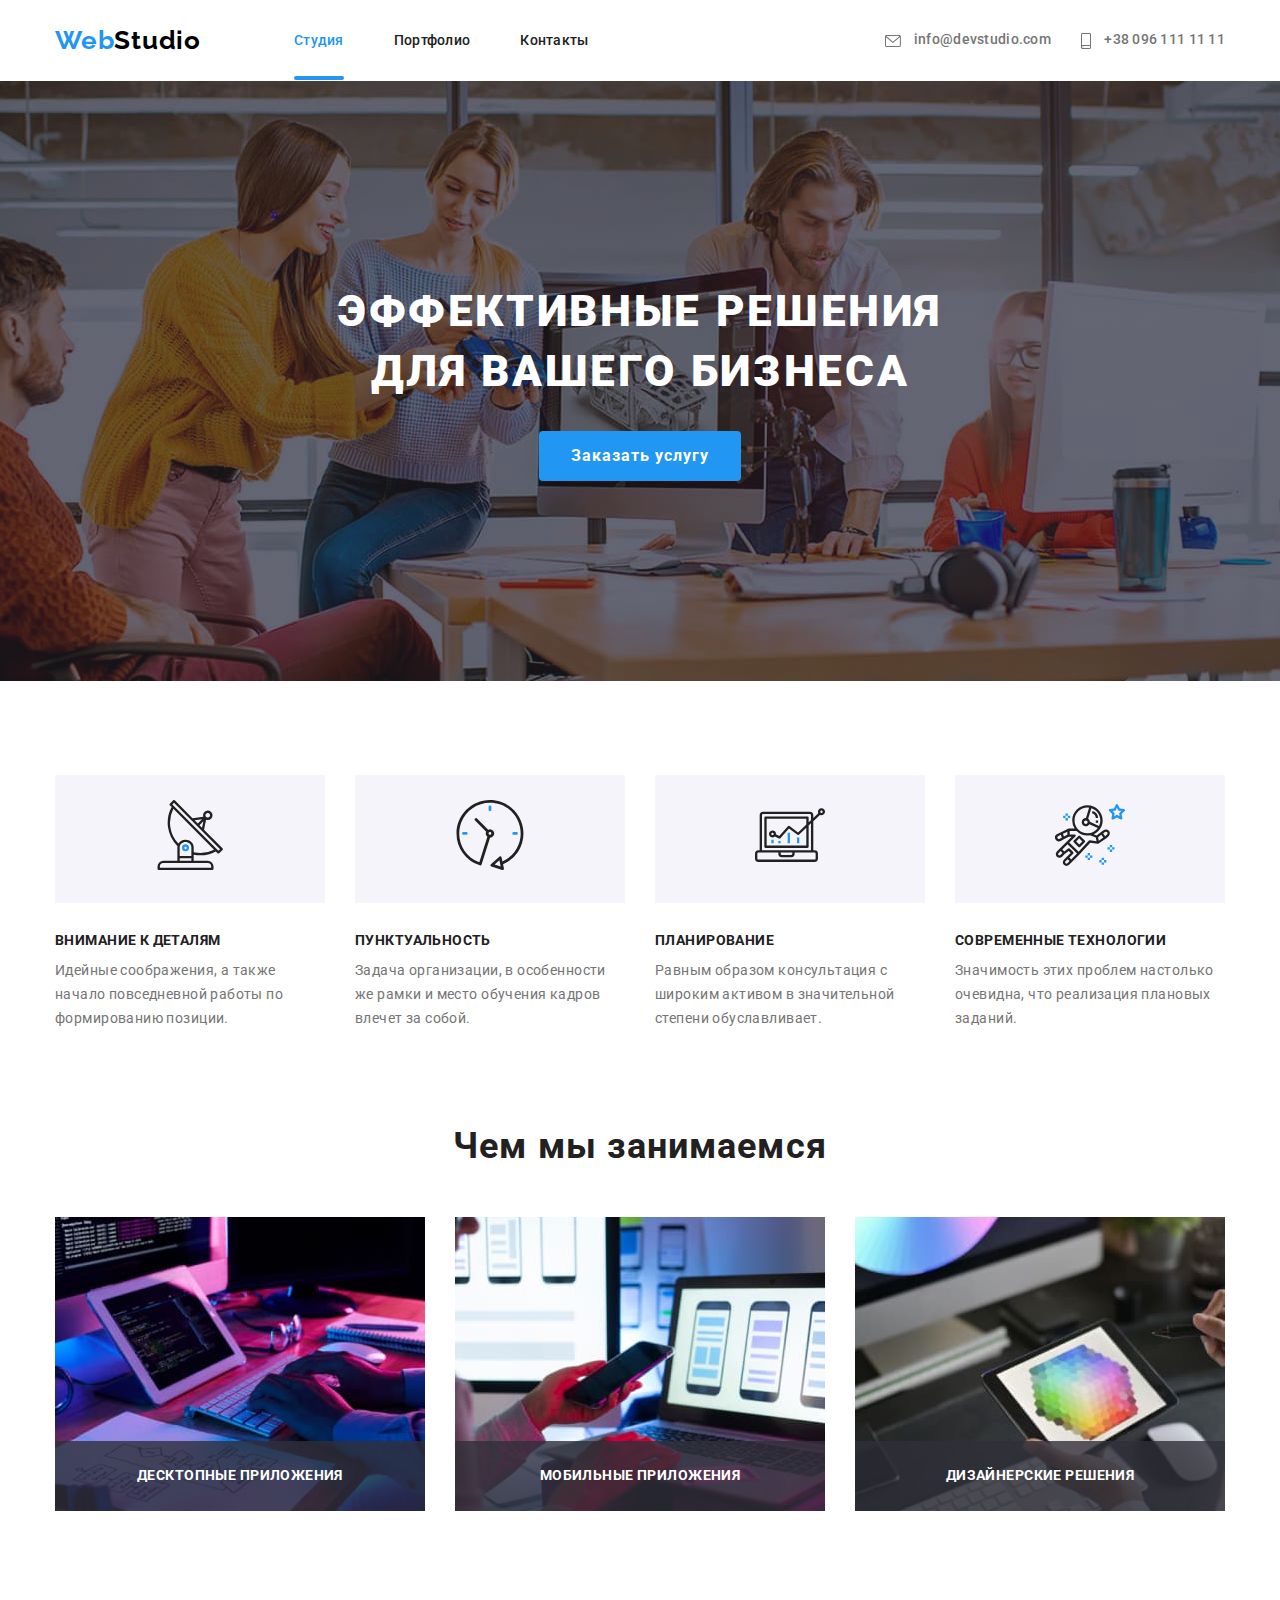
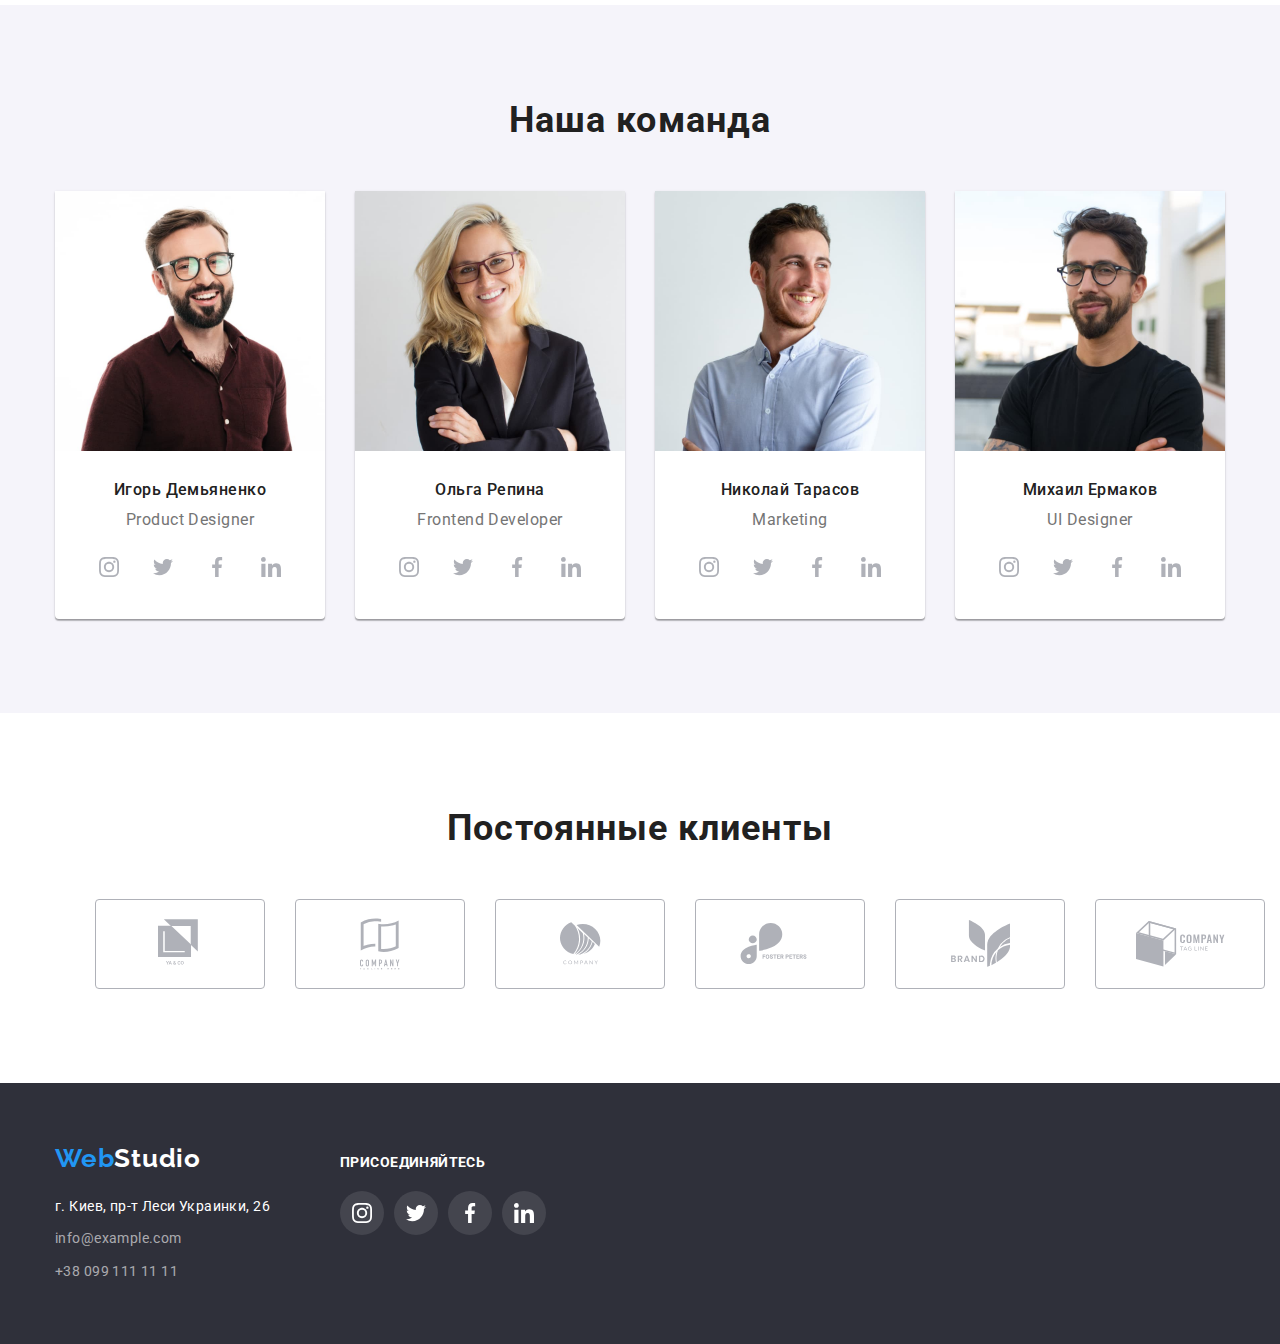
==== index.html @ 20d14d20 "Копирует файлы дз5" ====
<!DOCTYPE html>
<html lang="ru">
<head>
    <meta charset="UTF-8">
    <meta name="viewport" content="width=device-width, initial-scale=1.0">
    <link href="https://fonts.googleapis.com/css2?family=Raleway:wght@700&family=Roboto:wght@400;500;700;900&display=fallback" rel="stylesheet">
    <link rel="stylesheet" href="./css/modern-normalize.css">
    <link rel="stylesheet" href="./css/styles.css">
    <title>Document</title>
</head>
<body>
    <header>
        <div class="container">
            <nav class="main-navigation">
                <a href="./index.html" class="logo"><span>Web</span>Studio</a>
    
                <ul class="navigation decoration">
                    <li class="item"><a href="./index.html" class="link active">Студия</a></li>
                    <li class="item"><a href="./portfolio.html" class="link">Портфолио</a></li>
                    <li class="item"><a href="" class="link">Контакты</a></li>
                </ul>   
                <address class="contacts">
                    <a href="mailto:info@devstudio.com" class="link">
                       <svg class="icon-mail">
                           <use href="./images/sprite-icon.svg#icon-mail"></use>
                       </svg>
                        info@devstudio.com</a>
                    <a href="tel:+380961111111" class="link">
                        <svg class="icon-phone">
                            <use href="./images/sprite-icon.svg#icon-smartphone"></use>
                        </svg>
                        +38 096 111 11 11</a>
                </address>
            </nav>
        </div>
    </header>
    <main>
        <!-- Блог Герой -->
        <section class="hero">
            <h1 class="title">Эффективные решения для вашего бизнеса</h1>
            <button class="button" data-modal-open>Заказать услугу</button>
        </section>
        <!-- Наши преимущества -->
        <section class="advantages">
            <div class="container">
                <ul class="advantages-item decoration">
                    <li class="advantages-list">
                        <div class="icon-background">
                            <svg class="advantages-icon">
                                <use href="./images/sprite-icon.svg#icon-antenna"></use>
                            </svg>
                        </div>
                        <h3 class="title">Внимание к деталям</h3>
                        <p class="advantages-text">Идейные соображения, а также начало повседневной работы по формированию позиции.</p>
                    </li>
                    <li class="advantages-list">
                        <div class="icon-background">
                            <svg class="advantages-icon">
                                <use href="./images/sprite-icon.svg#icon-clock"></use>
                            </svg>
                        </div>
                        <h3 class="title">Пунктуальность</h3>
                        <p class="advantages-text">Задача организации, в особенности же рамки и место обучения кадров влечет за собой.</p>
                    </li>
                    <li class="advantages-list">
                        <div class="icon-background">
                            <svg class="advantages-icon">
                                <use href="./images/sprite-icon.svg#icon-diagram"></use>
                            </svg>
                        </div>
                        <h3 class="title">Планирование</h3>
                        <p class="advantages-text">Равным образом консультация с широким активом в значительной степени обуславливает.</p>
                    </li>
                    <li class="advantages-list">
                        <div class="icon-background">
                            <svg class="advantages-icon">
                                <use href="./images/sprite-icon.svg#icon-astronaut"></use>
                            </svg>
                        </div>
                        <h3 class="title">Современные технологии</h3>
                        <p class="advantages-text">Значимость этих проблем настолько очевидна, что реализация плановых заданий.</p>
                    </li>
                </ul>
            </div>
        </section>
        <!-- Чем мы занимаемся -->
        <section class="services">
            <div class="container">
                <h2 class="primary">Чем мы занимаемся</h2>
                <ul class="services-items decoration">
                    <li class="services-list">
                        <a href="" class="services-link">
                            <img src="./images/box1.jpg" class="services-picture" alt="Программирование сайта" width="370">
                            <div class="services-label">
                                <h3 class="services-title">Десктопные приложения</h3>
                            </div>
                        </a>
                    </li>
                    <li class="services-list">
                        <a href="" class="services-link">
                            <img src="./images/box2.jpg" class="services-picture" alt="Разработка мобильных приложений" width="370">
                            <div class="services-label">
                                <h3 class="services-title">Мобильные приложения</h3>
                            </div>
                        </a>
                    </li>
                    <li class="services-list">
                        <a href="" class="services-link">
                            <img src="./images/box3.jpg" class="services-picture" alt="Работа дизайнера" width="370">
                            <div class="services-label">
                                <h3 class="services-title">Дизайнерские решения</h3>
                            </div>
                        </a>
                    </li>
                </ul>
            </div>
        </section>
        <!-- Наша команда -->
        <section class="command">
            <div class="container">
                <h2 class="primary">Наша команда</h2>
                <ul class="command-items decoration">
                    <li class="command-list">
                        <img src="./images/team_card_1.jpg" class="command-picture" alt="Фото Игоря Демьяненко" width="270">
                        <h3 class="title">Игорь Демьяненко</h3>
                        <p class="text">Product Designer</p>
                        <ul class="social-nav decoration">
                            <li class="social-item">
                                <a href="" class="social-link">
                                     <svg class="social-icon">
                                        <use href="./images/sprite-icon.svg#icon-instagram"></use>
                                    </svg>
                                </a>
                            </li>
                            <li class="social-item">
                                <a href="" class="social-link">
                                     <svg class="social-icon">
                                        <use href="./images/sprite-icon.svg#icon-twitter"></use>
                                    </svg>
                                </a>
                            </li>
                            <li class="social-item">
                                <a href="" class="social-link">
                                     <svg class="social-icon">
                                        <use href="./images/sprite-icon.svg#icon-facebook"></use>
                                    </svg>
                                </a>
                            </li>
                            <li class="social-item">
                                <a href="" class="social-link">
                                     <svg class="social-icon">
                                        <use href="./images/sprite-icon.svg#icon-linkedin"></use>
                                    </svg>
                                </a>
                            </li>
                        </ul>
                    </li>
                    <li class="command-list">
                        <img src="./images/team_card_2.jpg" class="command-picture" alt="Фото Ольги Репиной" width="270">
                        <h3 class="title">Ольга Репина</h3>
                        <p class="text">Frontend Developer</p>
                        <ul class="social-nav decoration">
                            <li class="social-item">
                                <a href="" class="social-link">
                                     <svg class="social-icon">
                                        <use href="./images/sprite-icon.svg#icon-instagram"></use>
                                    </svg>
                                </a>
                            </li>
                            <li class="social-item">
                                <a href="" class="social-link">
                                     <svg class="social-icon">
                                        <use href="./images/sprite-icon.svg#icon-twitter"></use>
                                    </svg>
                                </a>
                            </li>
                            <li class="social-item">
                                <a href="" class="social-link">
                                     <svg class="social-icon">
                                        <use href="./images/sprite-icon.svg#icon-facebook"></use>
                                    </svg>
                                </a>
                            </li>
                            <li class="social-item">
                                <a href="" class="social-link">
                                     <svg class="social-icon">
                                        <use href="./images/sprite-icon.svg#icon-linkedin"></use>
                                    </svg>
                                </a>
                            </li>
                        </ul>
                    </li>
                    <li class="command-list">
                        <img src="./images/team_card_3.jpg" class="command-picture" alt="Фото Николая Тарасова" width="270">
                        <h3 class="title">Николай Тарасов</h3>
                        <p class="text">Marketing</p>
                        <ul class="social-nav decoration">
                            <li class="social-item">
                                <a href="" class="social-link">
                                     <svg class="social-icon">
                                        <use href="./images/sprite-icon.svg#icon-instagram"></use>
                                    </svg>
                                </a>
                            </li>
                            <li class="social-item">
                                <a href="" class="social-link">
                                     <svg class="social-icon">
                                        <use href="./images/sprite-icon.svg#icon-twitter"></use>
                                    </svg>
                                </a>
                            </li>
                            <li class="social-item">
                                <a href="" class="social-link">
                                     <svg class="social-icon">
                                        <use href="./images/sprite-icon.svg#icon-facebook"></use>
                                    </svg>
                                </a>
                            </li>
                            <li class="social-item">
                                <a href="" class="social-link">
                                     <svg class="social-icon">
                                        <use href="./images/sprite-icon.svg#icon-linkedin"></use>
                                    </svg>
                                </a>
                            </li>
                        </ul>
                    </li>
                    <li class="command-list">
                        <img src="./images/team_card_4.jpg" class="command-picture" alt="Фото Михаила Ермакова" width="270">
                        <h3 class="title">Михаил Ермаков</h3>
                        <p class="text">UI Designer</p>
                        <ul class="social-nav decoration">
                            <li class="social-item">
                                <a href="" class="social-link">
                                     <svg class="social-icon">
                                        <use href="./images/sprite-icon.svg#icon-instagram"></use>
                                    </svg>
                                </a>
                            </li>
                            <li class="social-item">
                                <a href="" class="social-link">
                                     <svg class="social-icon">
                                        <use href="./images/sprite-icon.svg#icon-twitter"></use>
                                    </svg>
                                </a>
                            </li>
                            <li class="social-item">
                                <a href="" class="social-link">
                                     <svg class="social-icon">
                                        <use href="./images/sprite-icon.svg#icon-facebook"></use>
                                    </svg>
                                </a>
                            </li>
                            <li class="social-item">
                                <a href="" class="social-link">
                                     <svg class="social-icon">
                                        <use href="./images/sprite-icon.svg#icon-linkedin"></use>
                                    </svg>
                                </a>
                            </li>
                        </ul>
                    </li>
                </ul>
            </div>
        </section>
        <!-- Постоянные клиенты -->
        <section class="clients">
            <div class="container">
                <h2 class="primary">Постоянные клиенты</h2>
                <ul class="clients-list flexbox decoration">
                    <li class="clients-item">
                        <a href="" class="clients-link">
                            <svg class="clients-icon" width="44" height="49">
                                    <use href="./images/sprite-icon.svg#icon-logo1"></use>
                                </svg>
                        </a>
                    </li>
                    <li class="clients-item">
                        <a href="" class="clients-link">
                            <svg class="clients-icon" width="40" height="52">
                                    <use href="./images/sprite-icon.svg#icon-logo2" ></use>
                                </svg>
                        </a>
                    </li>
                    <li class="clients-item">
                        <a href="" class="clients-link">
                            <svg class="clients-icon" width="41" height="43">
                                    <use href="./images/sprite-icon.svg#icon-logo3"></use>
                                </svg>
                        </a>
                    </li>
                    <li class="clients-item">
                        <a href="" class="clients-link">
                            <svg class="clients-icon" width="80" height="42">
                                    <use href="./images/sprite-icon.svg#icon-logo4"></use>
                                </svg>
                        </a>
                    </li>
                    <li class="clients-item">
                        <a href="" class="clients-link">
                            <svg class="clients-icon" width="59" height="47">
                                    <use href="./images/sprite-icon.svg#icon-logo5"></use>
                                </svg>
                        </a>
                    </li>
                    <li class="clients-item">
                        <a href="" class="clients-link">
                            <svg class="clients-icon" width="89" height="46">
                                    <use href="./images/sprite-icon.svg#icon-logo6"></use>
                                </svg>
                        </a>
                    </li>
                </ul>
            </div>
        </section>
    </main>
    <footer class="footer">
        <div class="container flexbox">
            <div class="footer-contacts">
                <a href="/" class="logo inversion"><span>Web</span>Studio</a>
                <address class="direction">
                    г. Киев, пр-т Леси Украинки, 26 <br>
                    <a href="mailto:info@example.com" class="link item">info@example.com</a>
                    <a href="tel:+380991111111" class="link item">+38 099 111 11 11</a>
                </address>
            </div>
            <div class="footer-join">
                <h3 class="footer-title">присоединяйтесь</h3>
                <ul class="social-nav decoration">
                    <li class="social-item">
                        <a href="" class="social-link footer-social-link">
                             <svg class="social-icon footer-icon">
                                <use href="./images/sprite-icon.svg#icon-instagram"></use>
                            </svg>
                        </a>
                    </li>
                    <li class="social-item">
                        <a href="" class="social-link footer-social-link">
                             <svg class="social-icon footer-icon">
                                <use href="./images/sprite-icon.svg#icon-twitter"></use>
                            </svg>
                        </a>
                    </li>
                    <li class="social-item">
                        <a href="" class="social-link footer-social-link">
                             <svg class="social-icon footer-icon">
                                <use href="./images/sprite-icon.svg#icon-facebook"></use>
                            </svg>
                        </a>
                    </li>
                    <li class="social-item">
                        <a href="" class="social-link footer-social-link">
                             <svg class="social-icon footer-icon">
                                <use href="./images/sprite-icon.svg#icon-linkedin"></use>
                            </svg>
                        </a>
                    </li>
                </ul>
            </div>
        </div>
    </footer>
<!-- Модальное окно -->
    <div class="backdrop is-hidden" data-modal>
        <div class="modal">
            <button class="close-btn" data-modal-close>
                <svg class="close-icon" width="18">
                    <use href="./images/sprite-icon.svg#close"></use>
                </svg>
            </button>
        </div>
    </div>
    <script src="./js/modal.js"></script>
</body>
</html>
---- css/styles.css ----
/* Цвет основного текста  #757575
Вторичный цвет текста #212121
Белый #FFFFFF
Акцент #2196F3
Вторичный цвет фона #F5F4FA
Цвет логотипа #000000 
Футер rgba(255, 255, 255, 0.6) */

:root {
    --primary-text-color: #757575;
    --title-text-color: #212121;
    --accent-color: #2196F3;
    --primary-white-color: #ffffff;
    --secondary-background-color: #F5F4FA;
    --footer-text-color: rgba(255, 255, 255, 0.6);
    --logo-color: #000000 ;
    --footer-background-color: #2F303A;
}

body {
    font-family: 'Roboto', sans-serif;
    font-weight: 400;
    font-size: 14px;
    line-height: 1.7;
    letter-spacing: 0.03em;
    color: var(--primary-text-color);
}

img {
    display: block;
    width: 100%;
    height: auto;
}

.decoration {
    list-style: none;
    margin-top: 0;
    margin-bottom: 0;
}

a {
    text-decoration: none;
}

.container {
    width: 1200px;
    padding-left: 15px;
    padding-right: 15px;
    margin-left: auto;
    margin-right: auto;
}


/* Логотип */
.logo {
    margin-right: 93px;
    padding-top: 25px;
    padding-bottom: 25px;
    font-family: Raleway, sans-serif;
    font-weight: 700;
    font-size: 26px;
    line-height: 1.19;
    letter-spacing: 0.03em;
    color: var(--logo-color);
}
.logo span { color: var(--accent-color);}
/* Навигация */

.navigation .item + .item {
    margin-left: 50px;
}

.main-navigation {
    display: flex;
    align-items: center;
}

.navigation {
    display: flex;
    padding-left: 0;
}

.navigation .link {
    position: relative;

    font-weight: 500;
    font-size: 14px;
    line-height: 1.14;
    letter-spacing: 0.02em;
    padding: 32px 0;
    color: var(--title-text-color);

    transition: color 250ms cubic-bezier(0.4, 0, 0.2, 1);
}

.link.active {
    color: var(--accent-color);
}

.navigation .active::after {
    position: absolute;
    left: 0;
    bottom: 0;

    content: '';
    width: 100%;
    height: 4px;
    display: block;
    border-radius: 2px;
    background-color: var(--accent-color);
}

.contacts {
    display: flex;
    margin-left: auto;
}

.contacts .link + .link {
    margin-left: 30px;
}

.contacts .link {
    font-weight: 500;
    font-size: 14px;
    line-height: 1.14;
    letter-spacing: 0.02em;
    font-style: normal;
    color: var(--primary-text-color);

    transition: color 250ms cubic-bezier(0.4, 0, 0.2, 1);
}

.link:hover ,
.link:focus {
    color: var(--accent-color);
}

.contacts .icon-mail {
    width: 16px;
    height: 12px;
    vertical-align: middle;
    margin-right: 10px;
    fill: var(--primary-text-color);

    transition: fill 250ms cubic-bezier(0.4, 0, 0.2, 1);
}

.contacts .link:hover .icon-mail,
.contacts .link:focus .icon-mail,
.contacts .link:hover .icon-phone,
.contacts .link:focus .icon-phone {
    fill: var(--accent-color);
}

.icon-phone {
    width: 10px;
    height: 16px;
    vertical-align: middle;
    margin-right: 10px;
    fill: var(--primary-text-color);

    transition: fill 250ms cubic-bezier(0.4, 0, 0.2, 1);
}



/* Блог Герой */

.hero {
    padding-top: 200px;
    padding-bottom: 200px;
    text-align: center;

    background-image: linear-gradient(
      rgba(47, 48, 58, 0.4),
      rgba(47, 48, 58, 0.4)
    ),
    url("../images/banner.jpg");
    background-repeat: no-repeat;
    background-position: center;
    background-size: cover;
}

.hero .title {
    width: 696px;
    margin-top: 0;
    margin-bottom: 30px;
    margin-left: auto;
    margin-right: auto;
    font-weight: 900;
    font-size: 44px;
    line-height: 1.37;
    text-align: center;
    letter-spacing: 0.06em;
    text-transform: uppercase;
    color: var(--primary-white-color);
}
.button {
    display: inline-block;
    padding-top: 10px;
    padding-bottom: 10px;
    padding-left: 32px;
    padding-right: 32px;
    border-radius: 4px;
    font-weight: 700;
    font-size: 16px;
    line-height: 1.87;
    letter-spacing: 0.06em;
    border: 0;

    color: var(--primary-white-color);
    background-color: var(--accent-color);
}
/* Наши преимущества */
.advantages {
    padding-top: 94px;
}

.advantages .title {
    margin-top: 0;
    margin-bottom: 10px;
    font-weight: 700d;
    font-size: 14px;
    line-height: 1.14;
    letter-spacing: 0.03em;
    text-transform: uppercase;
    color: var(--title-text-color);
}

.advantages-item {
    display: flex;
    padding-left: 0;
    margin-top: 0;
    margin-bottom: 0;
}

.advantages-list {
    flex-basis: calc((100% - 3 * 30px) / 4);
}

.icon-background {
    background-color: var(--secondary-background-color);
    padding-top: 25px;
    padding-bottom: 25px;
    margin-bottom: 30px;
    text-align: center;
}

.advantages-icon {
    width: 70px;
    height: 70px;
}

.advantages-list:not(:last-child) {
    margin-right: 30px;
}

.advantages-text {
    margin-top: 0;
    margin-bottom: 0;
}

/* Чем мы занимаемся */

.services {
    padding-top: 94px;
    padding-bottom: 94px;
}

.services .primary,
.command .primary,
.clients .primary {
    margin-top: 0;
    margin-bottom: 50px;
    font-weight: 700;
    font-size: 36px;
    line-height: 1.17;
    text-align: center;
    letter-spacing: 0.03em;
    color: var(--title-text-color);
}

.services-items {
    display: flex;
    padding-left: 0;
    margin-top: 0;
    margin-bottom: 0;
}

.services-list:not(:last-child) {
    margin-right: 30px;
}

.services-list {
    position: relative;

    display: block;
}

.services-title {
    padding-top: 27px;
    padding-bottom: 27px;
    margin-top: 0;
    margin-bottom: 0;
    font-weight: 700;
    font-size: 14px;
    line-height: 1.14;
    text-align: center;
    letter-spacing: 0.03em;
    text-transform: uppercase;
    color: var(--primary-white-color);
}

.services-label {
    position: absolute;
    left: 0;
    bottom: 0;
    width: 100%;
    height: 70px;
    background-color: rgba(47, 48, 58, 0.8);
}

/* Наша команда */

.command {
    padding-top: 94px;
    padding-bottom: 94px;
    background-color: var(--secondary-background-color);
}

.command .title {
    margin-top: 0;
    margin-bottom: 10px;
    font-weight: 500;
    font-size: 16px;
    line-height: 1.18;
    letter-spacing: 0.03em;
    color: var(--title-text-color);
}

.command-items {
    display: flex;
    padding-left: 0;
    margin-top: 0;
    margin-bottom: 0;
}

.command-list {
    text-align: center;
    padding-bottom: 30px;
    background-color: var(--primary-white-color);
    box-shadow: 0px 1px 3px rgba(0, 0, 0, 0.12), 
    0px 1px 1px rgba(0, 0, 0, 0.14), 0px 2px 1px rgba(0, 0, 0, 0.2);
    border-radius: 0px 0px 4px 4px;
}

.command-list:not(:last-child) {
    margin-right: 30px;
}

.command-picture {
    margin-bottom: 30px;
}

.command .text {
    margin-top: 0;
    margin-bottom: 16px;
    font-size: 16px;
    line-height: 1.19;
    letter-spacing: 0.03em;
}

.social-nav {
    display: flex;
    justify-content: center;
    padding-left: 0;
}

.social-link {
    display: block;
    width: 44px;
    height: 44px;
    border-radius: 50%;
    display: flex;
    justify-content: center;
    align-items: center;

    transition: background-color 250ms cubic-bezier(0.4, 0, 0.2, 1);
}

.social-item:not(:last-child) {
    margin-right: 10px;
}

.social-icon {
    width: 20px;
    height: 20px;
    fill: #AFB1B8;

    transition: fill 250ms cubic-bezier(0.4, 0, 0.2, 1);
}

.social-link:hover,
.social-link:focus {
    background-color: var(--accent-color);
}

.social-link:hover .social-icon,
.social-link:focus .social-icon {
    fill: var(--primary-white-color);
}

/* Постоянные клиенты */

.clients {
    padding-top: 94px;
    padding-bottom: 94px;
}

.clients-item:not(:last-child) {
    margin-right: 30px;
}

.clients-link {
    color: #afb1b8;
    display: flex;
    justify-content: center;
    align-items: center;
    width: 170px;
    height: 90px;
    border: 1px solid #afb1b8;
    border-radius: 4px;

    transition: border 250ms cubic-bezier(0.4, 0, 0.2, 1);

}

.clients-icon {
    fill: currentColor;

    transition: fill 250ms cubic-bezier(0.4, 0, 0.2, 1);
}

.clients-link:hover,
.clients-link:focus {
    border: 1px solid var(--accent-color);
}

.clients-link:hover .clients-icon {
    fill: var(--accent-color);
}

/* Footer */

.footer {
    /* padding-top: 60px;
    padding-bottom: 60px; */
    background-color: var(--footer-background-color);
}

.flexbox {
    display: flex;
}

.footer-contacts {
    margin-right: 70px;
    padding-top: 60px;
    padding-bottom: 60px;
}

.direction {
    margin-top: 20px;
    font-style: normal;
    color: var(--primary-white-color);
}

.logo.inversion {
    color: var(--primary-white-color);
}

.footer .logo {
    padding-top: 0;
    padding-bottom: 0;
    margin-right: 0;
}

.direction .link {
    margin-top: 9px;
    display: block;
    color: var(--footer-text-color);
}

.footer-title {
    margin-top: 0;
    margin-bottom: 20px;
    text-transform: uppercase;
    color: var(--primary-white-color);
    font-size: 14px;
    line-height: 1.14;
    letter-spacing: 0.03em;
}

.footer-social-link {
    background-color: rgba(255, 255, 255, 0.1);

    transition: background-color 250ms cubic-bezier(0.4, 0, 0.2, 1);
}

.social-icon.footer-icon {
    fill: var(--primary-white-color);
}

.footer-join {
    padding-top: 72px;
    padding-bottom: 100px;
}

/* .direction .link + .link {
    padding-top: 9px;
} */

/* Портфолио */

.portfolio {
    padding-top: 94px;
    padding-bottom: 94px;
}

.portfolio-title {
    display: none;
}

.filter {
    display: flex;
    justify-content: center;
    padding-left: 0;
    margin-top: 0;
    margin-bottom: 34px;
}

.filter .item + .item {
    margin-left: 8px;
}

.filter .item {
    color: var(--title-text-color);
    background-color: var(--secondary-background-color);
}

.filter button {
    display: block;
    padding: 6px 22px;
    border-radius: 4px;
    font-size: 16px;
    font-weight: 500;
    line-height: 1.6;
    border: 0;

    transition: 250ms cubic-bezier(0.4, 0, 0.2, 1);
}

.filter button:hover,
.filter button:focus {
    color: var(--primary-white-color);
    background-color: var(--accent-color);
    box-shadow: 0px 3px 1px rgba(0, 0, 0, 0.1), 
    0px 1px 2px rgba(0, 0, 0, 0.08), 0px 2px 2px rgba(0, 0, 0, 0.12);
}

.works .title {
    font-size: 18px;
    line-height: 2;
    letter-spacing: 0.06em;
    color: var(--title-text-color);
    margin-top: 0;
    margin-bottom: 4px;
}

.works .text {
    font-size: 16px;
    line-height: 30px;             
    letter-spacing: 1.9;
    color: var(--primary-text-color);
    margin-top: 0;
    margin-bottom: 0;
}

.portfolio .works {
    display: flex;
    flex-wrap: wrap;
    padding-left: 0;
    margin: -15px;
}

.works-item {
    margin: 15px;
    border: 1px solid #EEEEEE;
    width: calc((100% - 30px * 3) / 3);

    transition: box-shadow 250ms cubic-bezier(0.4, 0, 0.2, 1);
}

.works-item:hover {
    box-shadow: 0px 1px 1px rgba(0, 0, 0, 0.12),
     0px 4px 4px rgba(0, 0, 0, 0.06), 1px 4px 6px rgba(0, 0, 0, 0.16);
}

.work-thumb {
    position: relative;
    overflow: hidden;
}

.work-overlay {
    position: absolute;
    top: 0;
    left: 0;

    width: 100%;
    height: 100%;
    padding: 63px 24px;
    background-color: rgba(33, 150, 243, 0.9);

    transform: translateY(100%);
    transition: transform 250ms cubic-bezier(0.4, 0, 0.2, 1);
}

.works-item:hover .work-overlay {
    transform: translateY(0);
}

.work-overlay-text {
    font-size: 18px;
    line-height: 1.56;
    color: var(--primary-white-color);
    margin: 0;
}

.work-desc {
    padding: 20px 24px;
}

/* Модальное окно */

.backdrop {
    position: fixed;
    top: 0;
    left: 0;

    width: 100%;
    height: 100vh;

    background-color: rgba(0, 0, 0, 0.2);
    opacity: 1;

    transition: opacity 250ms cubic-bezier(0.4, 0, 0.2, 1);

}

.modal {
    position: absolute;
    top: 50%;
    left: 50%;

    transform: translate(-50%,-50%) scale(1);

    min-width: 528px;
    min-height: 581px;
    background-color: var(--primary-white-color);

    transition: transform 250ms cubic-bezier(0.4, 0, 0.2, 1);
}

.backdrop.is-hidden .modal {
    transform: translate(-50%,-50%) scale(0.7);

}

.close-btn {
    position: absolute;
    top: 8px;
    right: 8px;

    display: flex;
    justify-content: center;
    align-items: center;
    width: 30px;
    height: 30px;
    padding: 6px;
    border: 1px solid rgba(0, 0, 0, 0.1);
    border-radius: 50%;
    background-color: var(--primary-white-color);
}

.close-icon {
    width: 18px;
    height: 18px;
}

.backdrop.is-hidden {
    opacity: 0;
    pointer-events: none;
}
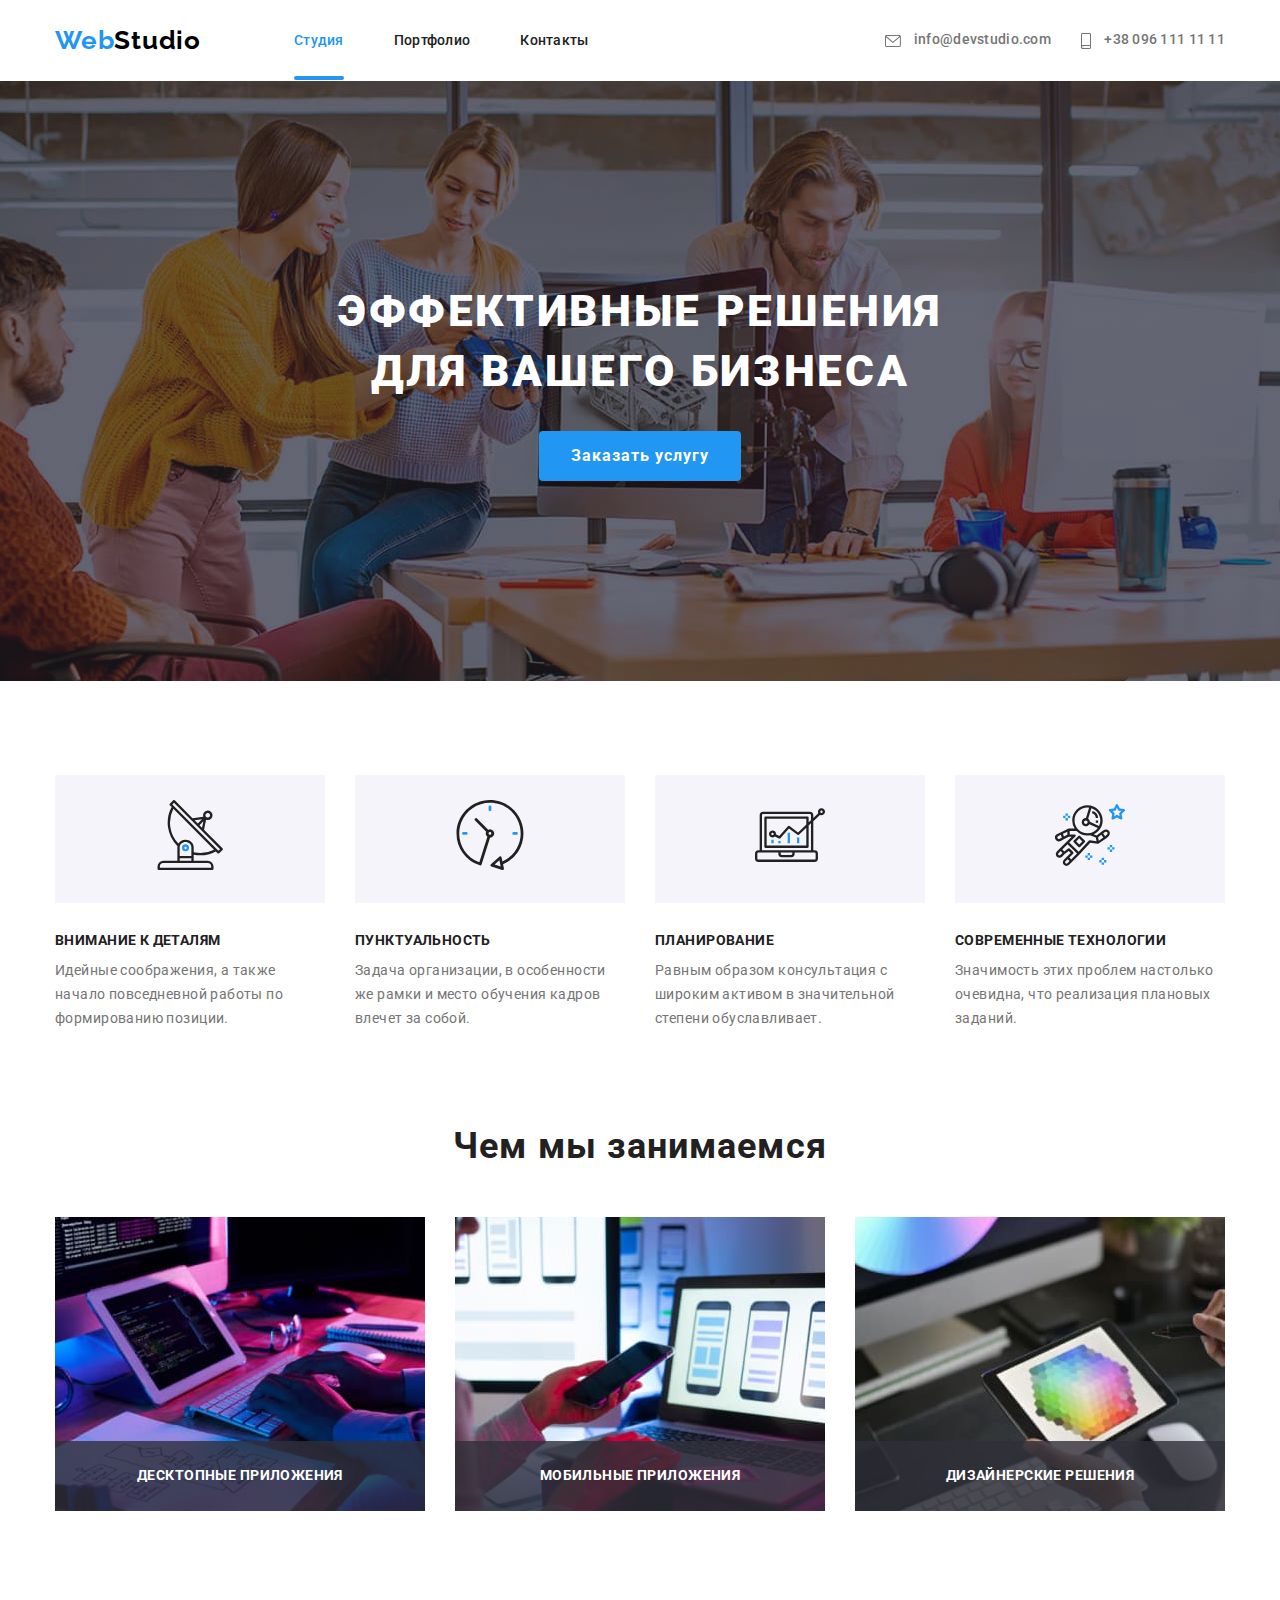
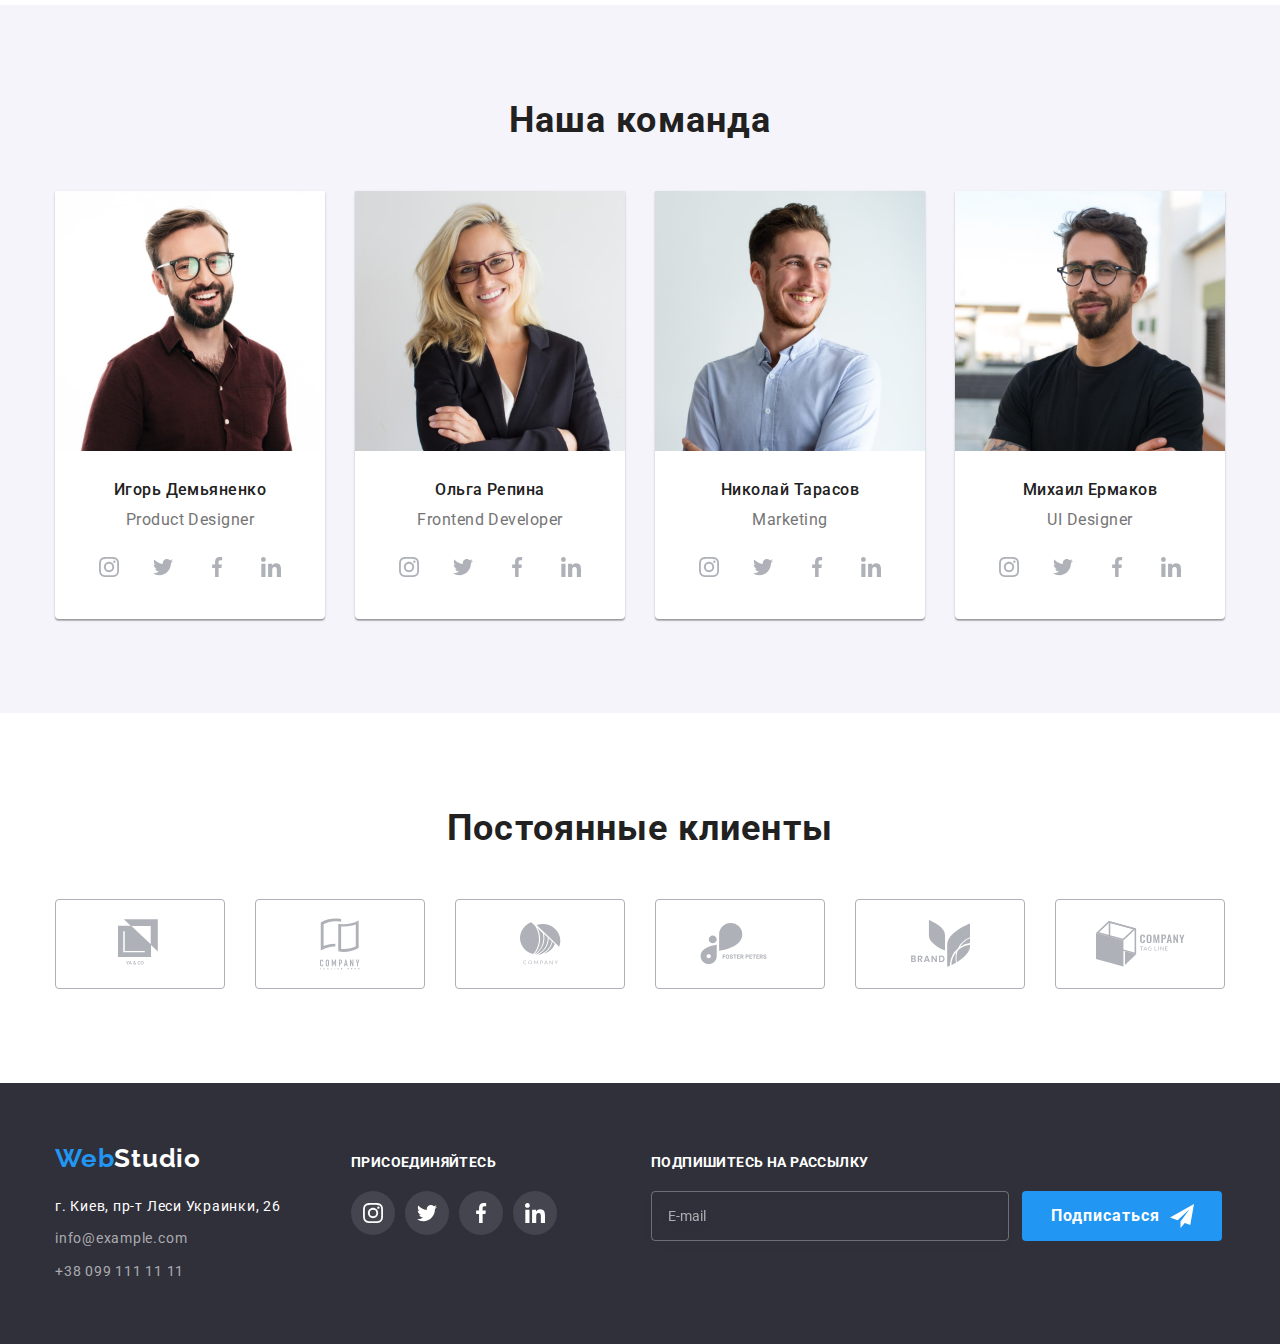
==== commit 30ee2878: "Добавляет чекбокс в модалке и форму в футере" ====
--- a/index.html
+++ b/index.html
@@ -38,7 +38,7 @@
         <!-- Блог Герой -->
         <section class="hero">
             <h1 class="title">Эффективные решения для вашего бизнеса</h1>
-            <button class="button" data-modal-open>Заказать услугу</button>
+            <button class="button hero-button" data-modal-open>Заказать услугу</button>
         </section>
         <!-- Наши преимущества -->
         <section class="advantages">
@@ -357,6 +357,11 @@
                     </li>
                 </ul>
             </div>
+            <form action="" class="subscribe">
+                <h3 class="subscribe-title">Подпишитесь на рассылку</h3>
+                <input type="email" class="subscribe-input" placeholder="E-mail">
+                <button type="submit" class="button subscribe-button">Подписаться</button>
+            </form>   
         </div>
     </footer>
 <!-- Модальное окно -->
@@ -367,6 +372,40 @@
                     <use href="./images/sprite-icon.svg#close"></use>
                 </svg>
             </button>
+            <h3 class="modal-title">Оставьте свои данные, мы вам перезвоним</h3>
+            <form action="">
+                <label class="form-label">
+                    Имя
+                    <input type="text" name="user-name" class="form-input">
+                    <svg class="form-icon">
+                        <use href="./images/sprite-icon.svg#personal-modal"></use>
+                    </svg>
+                </label>
+                <label class="form-label">
+                    Телефон
+                    <input type="tel" name="user-tel" class="form-input">
+                    <svg class="form-icon">
+                        <use href="./images/sprite-icon.svg#phone-modal"></use>
+                    </svg>
+                </label>
+                <label class="form-label">
+                    Почта
+                    <input type="email" name="user-email" class="form-input">
+                    <svg class="form-icon">
+                        <use href="./images/sprite-icon.svg#email-modal"></use>
+                    </svg>
+                </label>
+                <label class="comment">
+                    Комментарий
+                    <textarea name="comment" class="form-input comment-input" placeholder="Введите текст"></textarea>
+                </label>
+                <label class="checkbox">
+                    <input type="checkbox" name="agreement" class="checkbox-input visually-hidden">
+                    <span class="checkbox-icon"></span>
+                    Соглашаюсь с рассылкой и принимаю <a href="" class="checkbox-link">Условия договора</a>
+                </label>
+                <button type="submit" class="form-btn">Отправить</button>
+            </form>
         </div>
     </div>
     <script src="./js/modal.js"></script>
--- a/css/styles.css
+++ b/css/styles.css
@@ -48,6 +48,17 @@
     padding-right: 15px;
     margin-left: auto;
     margin-right: auto;
+}
+
+.visually-hidden {
+    position: absolute;
+    width: 1px;
+    height: 1px;
+    margin: -1px;
+    border: 0;
+    padding: 0;
+    clip: rect(0 0 0 0);
+    overflow: hidden;
 }
 
 
@@ -199,8 +210,6 @@
     display: inline-block;
     padding-top: 10px;
     padding-bottom: 10px;
-    padding-left: 32px;
-    padding-right: 32px;
     border-radius: 4px;
     font-weight: 700;
     font-size: 16px;
@@ -210,6 +219,11 @@
 
     color: var(--primary-white-color);
     background-color: var(--accent-color);
+}
+
+.hero-button {
+    padding-left: 32px;
+    padding-right: 32px;
 }
 /* Наши преимущества */
 .advantages {
@@ -417,6 +431,10 @@
     padding-bottom: 94px;
 }
 
+.clients-list {
+    padding-left: 0;
+}
+
 .clients-item:not(:last-child) {
     margin-right: 30px;
 }
@@ -471,6 +489,7 @@
 .direction {
     margin-top: 20px;
     font-style: normal;
+    letter-spacing: 0.055em;
     color: var(--primary-white-color);
 }
 
@@ -490,7 +509,8 @@
     color: var(--footer-text-color);
 }
 
-.footer-title {
+.footer-title,
+.subscribe-title {
     margin-top: 0;
     margin-bottom: 20px;
     text-transform: uppercase;
@@ -515,6 +535,45 @@
     padding-bottom: 100px;
 }
 
+.subscribe {
+    padding-top: 72px;
+    padding-bottom: 94px;
+    margin-left: 94px;
+}
+
+.subscribe-input {
+    width: 358px;
+    height: 50px;
+    padding: 15px 16px;
+    background-color: transparent;
+    border: 1px solid rgba(255, 255, 255, 0.3);
+    filter: drop-shadow(0px 4px 4px rgba(0, 0, 0, 0.15));
+    border-radius: 4px;
+}
+
+.subscribe-input::placeholder {
+    color: var(--footer-text-color);
+}
+
+.subscribe-button {
+    margin-left: 10px;
+    padding-left: 29px;
+    padding-right: 28px;
+}
+
+.subscribe-button::after {
+    content: '';
+    display: inline-block;
+    width: 24px;
+    height: 24px;
+    margin-left: 10px;
+    vertical-align: middle;
+    background-image: url('../images/icon-subscribe.svg');
+    background-size: contain;
+}
+
+
+
 /* .direction .link + .link {
     padding-top: 9px;
 } */
@@ -524,10 +583,6 @@
 .portfolio {
     padding-top: 94px;
     padding-bottom: 94px;
-}
-
-.portfolio-title {
-    display: none;
 }
 
 .filter {
@@ -661,12 +716,12 @@
     top: 50%;
     left: 50%;
 
-    transform: translate(-50%,-50%) scale(1);
-
+    padding: 40px;
     min-width: 528px;
     min-height: 581px;
     background-color: var(--primary-white-color);
 
+    transform: translate(-50%,-50%) scale(1);
     transition: transform 250ms cubic-bezier(0.4, 0, 0.2, 1);
 }
 
@@ -691,12 +746,153 @@
     background-color: var(--primary-white-color);
 }
 
+.close-btn:hover .close-icon,
+.close-btn:focus .close-icon{
+    fill: var(--accent-color);
+}
+
 .close-icon {
     width: 18px;
     height: 18px;
+
+    transition: fill 250ms cubic-bezier(0.4, 0, 0.2, 1);
 }
 
 .backdrop.is-hidden {
     opacity: 0;
     pointer-events: none;
-}+}
+
+.modal-title {
+    font-weight: 700;
+    font-size: 20px;
+    line-height: 1.15;
+    text-align: center;
+    letter-spacing: 0.03em;
+
+    color: var(--title-text-color);
+
+    margin-top: 0;
+    margin-bottom: 12px;
+
+}
+
+.form-label {
+    position: relative;
+    display: block;
+    margin-bottom: 10px;
+    font-size: 12px;
+    line-height: 1.17;
+    letter-spacing: 0.01em;
+}
+
+.comment {
+    font-size: 12px;
+    line-height: 1.17;
+    letter-spacing: 0.01em;
+}
+
+.form-input {
+    display: block;
+    margin-top: 4px;
+    padding-left: 42px;
+    width: 100%;
+    height: 40px;
+    border: 1px solid rgba(33, 33, 33, 0.2);
+    border-radius: 4px;
+    outline: none;
+
+    transition: border-color 250ms cubic-bezier(0.4, 0, 0.2, 1);
+}
+
+.form-input:focus {
+    border-color: var(--accent-color);
+}
+
+.comment {
+    display: block;
+}
+
+.comment-input {
+    resize: none;
+    height: 120px;
+    padding: 12px 16px;
+}
+
+.comment-input::placeholder {
+    font-weight: 400;
+    font-size: 14px;
+    line-height: 1.14;
+    letter-spacing: 0.01em;
+    color: rgba(117, 117, 117, 0.5);
+}
+
+.checkbox {
+    display: block;
+    margin-top: 20px;
+}
+
+.checkbox-icon {
+    content: '';
+    display: inline-block;
+    margin-left: 12px;
+    margin-right: 5px;
+    vertical-align: middle;
+    width: 16px;
+    height: 15px;
+    border: 2px solid var(--title-text-color);
+
+    transition: 250ms cubic-bezier(0.4, 0, 0.2, 1);
+}
+
+.checkbox-input:checked + .checkbox-icon {
+    background-color: var(--accent-color);
+    border-radius: 2px;
+    border-color: var(--accent-color);
+    background-image: url('../images/check-modal.svg');
+    background-size: contain;
+    background-origin: border-box;
+}
+
+.checkbox-link {
+    color: var(--accent-color);
+    border-bottom: 1px solid currentColor;
+    display: inline-block;
+    line-height: 0.85;
+}
+
+.form-icon {
+    position: absolute;
+    top: 50%;
+    left:12px;
+
+    fill: var(--title-text-color);
+    width: 18px;
+    height: 18px;
+
+    transition: fill 250ms cubic-bezier(0.4, 0, 0.2, 1);
+}
+
+.form-input:focus + .form-icon {
+    fill: var(--accent-color);
+}
+
+
+.form-btn {
+    margin-top: 30px;
+    padding: 10px 55px;
+    display: block;
+    margin-left: auto;
+    margin-right: auto;
+    color: var(--primary-white-color);
+    background-color: var(--accent-color);
+
+    font-weight: 700;
+    font-size: 16px;
+    line-height: 1.87;
+    letter-spacing: 0.06em;
+    box-shadow: 0px 1px 3px rgba(0, 0, 0, 0.12), 
+    0px 1px 1px rgba(0, 0, 0, 0.14), 0px 2px 1px rgba(0, 0, 0, 0.2);
+    border-radius: 4px;
+    border-width: 0;
+    }
